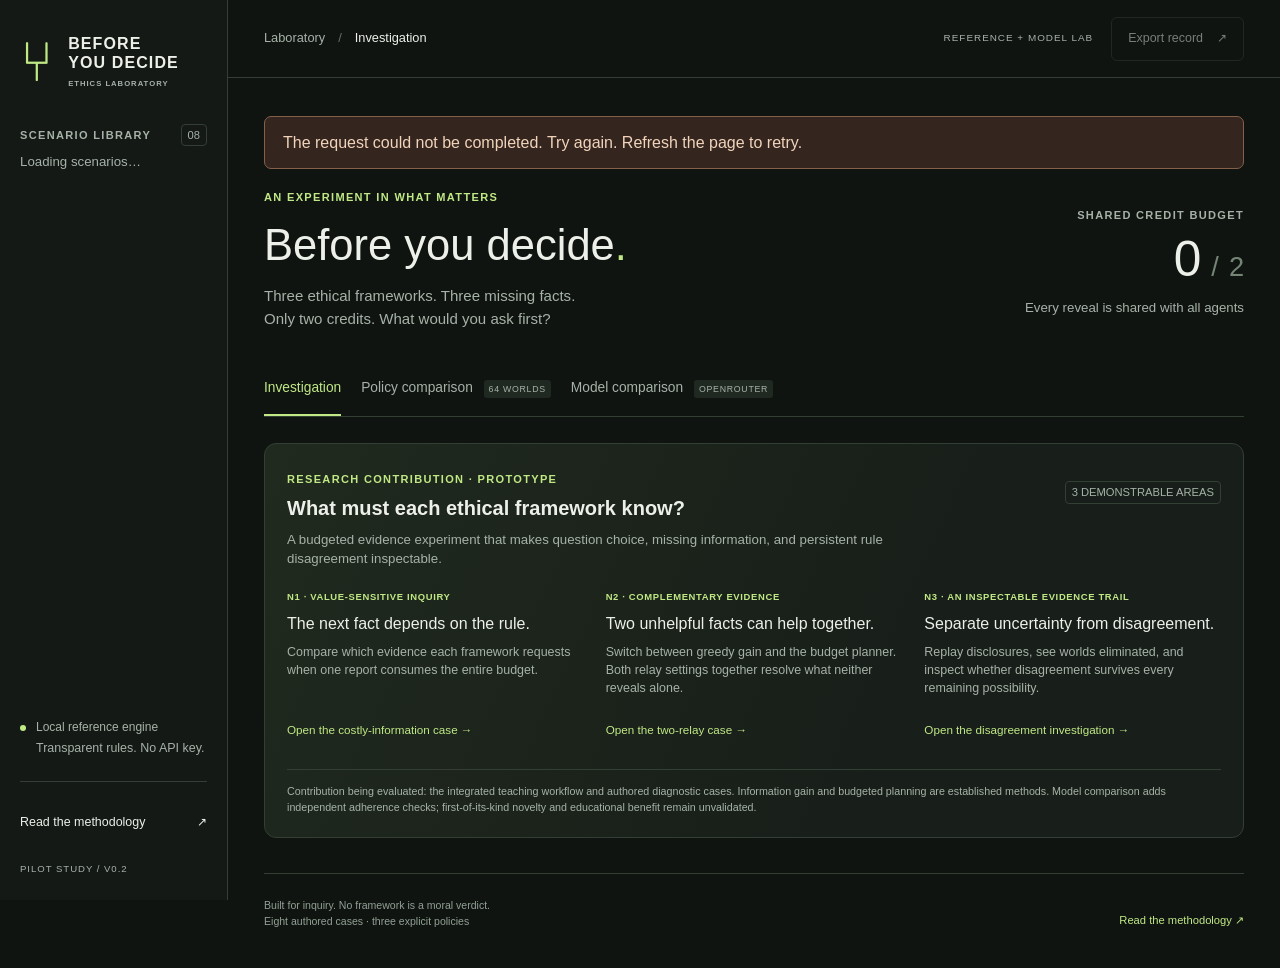
==== static/index.html @ 69cc960d "Initial commit" ====
<!doctype html>
<html lang="en">
<head>
  <meta charset="UTF-8">
  <meta name="viewport" content="width=device-width, initial-scale=1">
  <meta name="theme-color" content="#111512">
  <meta name="description" content="An interactive laboratory for ethical decisions under incomplete information.">
  <title>Before You Decide — Ethics Lab</title>
  <link rel="icon" href="data:image/svg+xml,%3Csvg xmlns='http://www.w3.org/2000/svg' viewBox='0 0 64 64'%3E%3Crect width='64' height='64' rx='12' fill='%23111512'/%3E%3Cpath d='M16 48V32L32 16M16 32h20l12 16' fill='none' stroke='%23c1eb78' stroke-width='6'/%3E%3C/svg%3E">
  <link rel="stylesheet" href="/static/styles.css">
  <script type="module" src="/static/app.js"></script>
</head>
<body>
  <a href="#main" class="skip-link">Skip to investigation</a>
  <div class="app-shell">
    <aside class="sidebar" aria-label="Scenario library">
      <a class="brand" href="/" aria-label="Before You Decide home"><span class="brand-symbol" aria-hidden="true">⑂</span><span>BEFORE<br>YOU DECIDE<span class="brand-caption">ETHICS LABORATORY</span></span></a>
      <div class="library-heading"><span class="eyebrow">Scenario library</span><span class="count">08</span></div>
      <nav id="scenario-list" class="scenario-list" aria-label="Choose a scenario"><p class="muted">Loading scenarios…</p></nav>
      <div class="sidebar-note"><span class="status-dot"></span><span>Local reference engine<br><small>Transparent rules. No API key.</small></span></div>
      <div class="sidebar-bottom"><button id="method-button" class="text-button">Read the methodology <span aria-hidden="true">↗</span></button><span class="version">PILOT STUDY / V0.2</span></div>
    </aside>
    <div class="workspace">
      <header class="topbar"><div class="breadcrumb">Laboratory <span>/</span> <strong id="case-breadcrumb">Investigation</strong></div><div class="top-actions"><span class="mode-label">REFERENCE + MODEL LAB</span><button class="button subtle" id="export-button" disabled>Export record <span aria-hidden="true">↗</span></button></div></header>
      <main id="main" tabindex="-1">
        <div id="error" class="error-banner" role="alert" hidden></div>
        <div class="intro"><div><p class="eyebrow accent">An experiment in what matters</p><h1>Before you decide<span class="accent">.</span></h1><p class="intro-copy">Three ethical frameworks. Three missing facts.<br>Only two credits. What would you ask first?</p></div><div class="intro-meta"><span class="eyebrow">Shared credit budget</span><div class="budget-display"><span id="budget-used">0</span><span class="budget-divider">/</span><span class="budget-total">2</span></div><span id="budget-status" class="muted">Every reveal is shared with all agents</span></div></div>
        <div class="view-tabs" role="tablist" aria-label="Laboratory views"><button id="investigation-tab" role="tab" aria-selected="true" aria-controls="investigation-panel" class="view-tab active">Investigation</button><button id="benchmark-tab" role="tab" aria-selected="false" aria-controls="benchmark-panel" tabindex="-1" class="view-tab">Policy comparison <span class="tab-tag">64 WORLDS</span></button><button id="models-tab" role="tab" aria-selected="false" aria-controls="models-panel" tabindex="-1" class="view-tab">Model comparison <span class="tab-tag">OPENROUTER</span></button></div>
        <section class="contribution-panel" aria-labelledby="contribution-heading">
          <div class="contribution-heading"><div><span class="eyebrow accent">Research contribution · prototype</span><h2 id="contribution-heading">What must each ethical framework know?</h2></div><span class="count">3 DEMONSTRABLE AREAS</span></div>
          <p class="contribution-intro">A budgeted evidence experiment that makes question choice, missing information, and persistent rule disagreement inspectable.</p>
          <div class="contribution-grid">
            <article><span class="eyebrow accent">N1 · Value-sensitive inquiry</span><h3>The next fact depends on the rule.</h3><p>Compare which evidence each framework requests when one report consumes the entire budget.</p><button class="text-button" data-demo="costly">Open the costly-information case →</button></article>
            <article><span class="eyebrow accent">N2 · Complementary evidence</span><h3>Two unhelpful facts can help together.</h3><p>Switch between greedy gain and the budget planner. Both relay settings together resolve what neither reveals alone.</p><button class="text-button" data-demo="relays">Open the two-relay case →</button></article>
            <article><span class="eyebrow accent">N3 · An inspectable evidence trail</span><h3>Separate uncertainty from disagreement.</h3><p>Replay disclosures, see worlds eliminated, and inspect whether disagreement survives every remaining possibility.</p><button class="text-button" data-demo="junction">Open the disagreement investigation →</button></article>
          </div>
          <p class="contribution-boundary">Contribution being evaluated: the integrated teaching workflow and authored diagnostic cases. Information gain and budgeted planning are established methods. Model comparison adds independent adherence checks; first-of-its-kind novelty and educational benefit remain unvalidated.</p>
        </section>
        <section id="investigation-panel" role="tabpanel" aria-labelledby="investigation-tab">
          <div id="loading" class="loading-panel"><span class="spinner"></span> Preparing the investigation…</div>
          <div id="investigation" hidden>
            <section class="scenario-panel" aria-labelledby="scenario-title"><div class="scenario-copy"><div class="section-kicker"><span id="case-number" class="case-number">CASE 01</span><span id="case-setting" class="eyebrow">Rail junction</span></div><h2 id="scenario-title"></h2><p id="scenario-description"></p><div class="scenario-actions"><button id="reset-button" class="button subtle">New run <span aria-hidden="true">↻</span></button><span id="run-id" class="run-id"></span></div></div><div class="diagram-container"><div id="diagram"></div><p class="diagram-caption">Abstract risk map · no intervention means certain harm to the main group</p></div></section>
            <details class="assumptions"><summary>Inspect the outcome model <span class="muted">Known risks and assumptions</span></summary><div id="outcome-model"></div></details>
            <section class="replay-panel" aria-label="Evidence replay">
              <div class="replay-heading"><div><span class="eyebrow accent">Evidence replay</span><p id="replay-status">Replay your disclosures and watch possibilities narrow.</p></div><button id="replay-start" class="button subtle" disabled>Replay run</button></div>
              <div id="replay-controls" class="replay-controls" hidden><button id="replay-prev" class="button subtle" aria-label="Previous replay step">←</button><button id="replay-play" class="button subtle">Play</button><button id="replay-next" class="button subtle" aria-label="Next replay step">→</button><label class="sr-only" for="replay-position">Replay step</label><input id="replay-position" type="range" min="0" max="0" value="0"><button id="replay-exit" class="button subtle">Return to live run</button></div>
              <div id="world-map" class="world-map" aria-label="Possible worlds"></div><p class="world-map-note"><span class="world-key"></span> Possible <span class="world-key excluded"></span> Ruled out · Stable world numbers across every step</p>
              <div id="evidence-flow" class="evidence-flow" role="status"></div>
            </section>
            <section class="reveal-section" aria-labelledby="reveal-heading"><div class="section-heading"><div><span class="step">01</span><h2 id="reveal-heading">Choose what to uncover</h2></div><span id="reveal-hint" class="muted">Check the cost of each fact</span></div><div id="fact-cards" class="fact-grid"></div></section>
            <section aria-labelledby="agents-heading"><div class="section-heading"><div><span class="step">02</span><h2 id="agents-heading">Three ways to see the same facts</h2></div><span class="muted">Independent rules · shared evidence</span></div><div class="strategy-toolbar"><div class="strategy-buttons" role="group" aria-label="Question strategy"><button id="strategy-optimal" class="button subtle" aria-pressed="true">Budget planner</button><button id="strategy-greedy" class="button subtle" aria-pressed="false">Greedy gain</button></div><p id="strategy-description"></p></div><div id="agent-cards" class="agent-grid"></div><p class="footnote">World counts show support across enumerated possibilities, not confidence. Greedy scores measure immediate information gain per credit. The budget planner searches all affordable question sequences.</p></section>
            <section class="analysis-panel" aria-labelledby="analysis-heading"><div class="section-heading"><div><span class="step">03</span><h2 id="analysis-heading">Missing facts or different values?</h2></div><span class="analysis-label">DISAGREEMENT CHECK</span></div><div id="analysis-summary"></div><details id="world-details" class="world-details"><summary id="world-summary">Inspect possible worlds</summary><div id="world-table" class="table-scroll"></div></details></section>
            <div class="finish-panel"><div><h2 id="finish-title">See what the missing facts reveal.</h2><p id="finish-description">Close the round to compare your budgeted result with full information.</p></div><button id="finish-button" class="button primary">Close round &amp; open debrief <span aria-hidden="true">→</span></button></div>
            <section id="debrief" class="debrief-panel" aria-label="Full-information debrief" hidden></section>
            <details class="timeline"><summary>Investigation log <span id="log-count" class="count">0</span></summary><ol id="timeline-list"></ol></details>
          </div>
        </section>
        <section id="benchmark-panel" role="tabpanel" aria-labelledby="benchmark-tab" hidden><div class="section-heading"><div><span class="step">↗</span><h2>Does asking strategically help?</h2></div></div><p class="benchmark-intro">Compare a two-step budget planner, greedy information gain per credit, and random affordable questions. Each framework gets two credits in all eight possible worlds of each case.</p><button id="benchmark-run" class="button primary">Run all 64 worlds <span aria-hidden="true">→</span></button><div id="benchmark-results"></div></section>
        <section id="models-panel" role="tabpanel" aria-labelledby="models-tab" hidden>
          <div class="section-heading"><div><span class="step">AI</span><h2>Can independent models follow the same rule?</h2></div></div>
          <p class="benchmark-intro">Hold the ethical framework and evidence constant. Compare model decisions, short justifications, next questions, and response times against the reference policy.</p>
          <div class="model-connection-panel"><div><span class="eyebrow accent">OpenRouter · server connection</span><p id="model-connection">Checking configuration…</p><p id="model-pricing-note" class="muted"></p></div><button id="model-refresh" class="button subtle">Refresh models &amp; quota</button></div>
          <div id="model-error" class="error-banner" role="alert" hidden></div>
          <div class="model-context-panel"><span class="eyebrow">Evidence supplied to every model</span><p id="model-context"></p><p class="muted">Only fictional case rules and revealed facts are sent to OpenRouter. Hidden values, the debrief, and reference answers are excluded. Free-provider data policies apply.</p></div>
          <div class="model-setup"><label for="model-framework">Ethical framework<select id="model-framework"><option value="utility">Utilitarian</option><option value="duty">Duty-based</option><option value="fairness">Minimax risk</option></select></label><p>Each selected model acts independently under this rule. Repeat with another framework to compare roles without confusing model differences with rule differences.</p></div>
          <fieldset class="model-fieldset"><legend>Choose comparison models</legend><div id="model-options" class="model-options"></div></fieldset>
          <div id="unavailable-models" class="unavailable-models"></div>
          <p class="model-paid-note">Selecting “Include paid Jev” authorizes that selected request at Jev’s input-token price. Jev is a decision model, not a chat LLM; its probabilities are not validated ethical confidence scores. Free LLM calls never fall back to paid models.</p>
          <div class="model-run-controls"><button id="model-run" class="button primary" disabled>Compare selected models</button><label class="model-repeat-label"><input id="model-repeat" type="checkbox"> New attempt (uses requests again)</label><button id="model-export" class="button subtle" disabled>Export model record</button></div>
          <p id="model-call-count" class="model-record-meta"></p><p id="model-progress" class="model-progress" role="status" aria-live="polite"></p>
          <div class="section-heading"><div><h2>Results at this evidence state</h2></div><button id="model-history-refresh" class="button subtle">Refresh saved results</button></div>
          <div id="model-results" class="model-results"></div>
          <p class="footnote">Response time is the measured full API call, not advertised first-token latency. A match means adherence to our operational rule, not moral correctness. Generated justifications are not proof of internal reasoning.</p>
          <details id="model-history" class="model-history" hidden><summary>Earlier evidence, frameworks, and attempts <span id="model-history-count" class="count">0</span></summary><div id="model-history-list" class="model-results"></div></details>
        </section>
        <footer class="footer"><span>Built for inquiry. No framework is a moral verdict.<br>Eight authored cases · three explicit policies</span><button id="method-footer" class="text-button">Read the methodology ↗</button></footer>
      </main>
    </div>
  </div>
  <dialog id="method-dialog" aria-labelledby="method-title"><div class="dialog-top"><span class="eyebrow accent">Under the surface</span><button id="method-close" class="button subtle" aria-label="Close methodology">Close ×</button></div><h2 id="method-title">A small, inspectable experiment.</h2><p>This pilot studies which facts matter to three explicitly defined decision policies. The investigation and exhaustive benchmark use deterministic reference agents. The optional Model comparison tab calls selected OpenRouter models with only disclosed evidence and checks their outputs against the reference rule. No model receives the reference answer. These checks do not establish moral truth.</p><div id="method-frameworks"></div><h3>What the questions measure</h3><p>Three binary facts create eight possible worlds. We assume independent facts with equal probability for this experiment. Greedy selection ranks expected reduction in entropy of the optimal-action set per credit. The budget planner maximizes the probability of resolving within the remaining credits, then minimizes expected credits spent. It searches every affordable sequence and may choose a question with no immediate gain. Ties use each case’s displayed fact order.</p><p>An agent is “Resolved” when at least one action is supported in every world consistent with disclosed facts. It stops requesting information then. Greedy selection also stops at zero one-step gain. The budget planner stops when no affordable sequence can improve its chance of resolution.</p><h3>What the agents can see</h3><p>All agents receive the same disclosed facts, possible fact values, and risk model. Actual hidden values remain on the server until revealed. Two credits fund disclosures shared across all agents. Most facts cost one credit; the expensive reliability report costs two. In the relay case, matching settings determine rescue probability; the sticker has no effect. The final case has a known, dominant brake option. The debrief reveals the complete world after closing the round and does not change the recorded budget result.</p><h3>Replay and comparison</h3><p>Replay reconstructs the journal at each step without changing it. Earlier frames cannot see later evidence or the debrief. World elimination shows the consequences of disclosures in this authored model, not an explanation of language-model reasoning. Random selection is averaged exactly over affordable choices, with equal weight per world.</p><h3>Reading disagreement</h3><p>We enumerate every remaining world and intersect the three supported-action sets. An empty intersection means no action is shared by all three; it does not mean every pair disagrees. A compatible action is not necessarily the same across worlds.</p><h3>Research context</h3><p>This extends established work on controlled ethical dilemmas and information seeking. Novelty is a research question to validate, not a claim of being first.</p><p class="source-links"><a href="https://arxiv.org/abs/2404.10975" target="_blank" rel="noreferrer">OffTheRails ↗</a><a href="https://aclanthology.org/2026.findings-acl.845/" target="_blank" rel="noreferrer">AskBench ↗</a><a href="https://link.springer.com/article/10.1007/s11229-021-03296-0" target="_blank" rel="noreferrer">Ethical input selection ↗</a></p></dialog>
  <div id="live-status" class="sr-only" role="status" aria-live="polite"></div>
</body>
</html>
---- static/styles.css ----
:root{color-scheme:dark;--bg:#101411;--panel:#181e19;--panel-high:#202822;--line:#333e35;--ink:#edf0e9;--muted:#a6b2a8;--accent:#c0e985;--teal:#85c9c8;--amber:#e4be84;--radius:12px;font-family:Bahnschrift,"Segoe UI",sans-serif;font-size:16px;font-kerning:normal;text-rendering:optimizeLegibility;font-feature-settings:"kern" 1}
*{box-sizing:border-box}body{margin:0;background:var(--bg);color:var(--ink);line-height:1.45}button,select,input{font:inherit}button,a,summary{-webkit-tap-highlight-color:transparent}button{cursor:pointer}button:disabled{cursor:not-allowed;opacity:.48}button:focus-visible,a:focus-visible,summary:focus-visible{outline:2px solid var(--accent);outline-offset:4px}a{color:var(--accent);text-underline-offset:4px}button{color:inherit}h1,h2,h3,p{margin:0}h1,h2,h3{text-wrap:balance;font-weight:600;line-height:1.2}h1{font-size:clamp(2.3rem,3.4vw,3.6rem);font-weight:500}h2{font-size:1.2rem}h3{font-size:1.1rem}p{max-width:70ch}small{font-size:.78rem}[hidden]{display:none!important}.muted{color:var(--muted);font-size:.83rem}.accent{color:var(--accent)}.eyebrow{font-size:.69rem;text-transform:uppercase;letter-spacing:.12em;font-weight:600}.app-shell{display:grid;grid-template-columns:228px minmax(0,1fr);min-height:100vh}.sidebar{background:#141915;border-right:1px solid var(--line);padding:34px 20px 24px;display:flex;flex-direction:column;gap:30px;position:sticky;top:0;height:100vh}.brand{display:flex;gap:13px;align-items:center;text-decoration:none;color:var(--ink);font-size:1rem;font-weight:700;line-height:1.16;letter-spacing:.07em}.brand-symbol{font-size:3.5rem;color:var(--accent);font-weight:400;line-height:1}.brand-caption{display:block;font-size:.48rem;letter-spacing:.13em;margin-top:8px;color:var(--muted)}.library-heading{display:flex;align-items:center;justify-content:space-between;margin-top:34px;color:var(--muted)}.count{font-size:.7rem;font-variant-numeric:tabular-nums;border:1px solid var(--line);border-radius:4px;padding:2px 6px;color:var(--muted)}.scenario-list{display:grid;gap:8px;margin-top:-16px}.scenario-link{display:flex;gap:12px;text-align:left;align-items:flex-start;border:1px solid transparent;background:transparent;border-radius:8px;padding:14px 10px;width:100%;min-height:66px;color:var(--muted);font-size:.85rem;line-height:1.35}.scenario-link:hover{background:var(--panel-high)}.scenario-link.active{background:#273222;border-color:#425136;color:var(--ink)}.scenario-link.active .nav-number{color:var(--accent)}.nav-number{font-size:.7rem;font-variant-numeric:tabular-nums;padding-top:2px}.nav-subtitle{display:block;font-size:.7rem;margin-top:5px;color:var(--muted)}.sidebar-note{display:flex;gap:10px;margin-top:auto;font-size:.75rem;color:var(--muted);line-height:1.7}.status-dot{height:6px;width:6px;flex-shrink:0;border-radius:50%;background:var(--accent);margin-top:8px}.sidebar-bottom{border-top:1px solid var(--line);padding-top:18px;display:grid;gap:18px}.text-button{background:none;border:0;padding:0;text-align:left;min-height:44px;font-size:.78rem;display:flex;align-items:center;justify-content:space-between}.version{font-size:.6rem;letter-spacing:.1em;color:var(--muted)}.workspace{min-width:0}.topbar{height:78px;border-bottom:1px solid var(--line);display:flex;align-items:center;justify-content:space-between;gap:18px;padding:0 36px}.breadcrumb{font-size:.8rem;color:var(--muted);display:flex;gap:13px}.breadcrumb strong{font-weight:400;color:var(--ink)}.breadcrumb span{color:#647167}.top-actions{display:flex;gap:18px;align-items:center}.mode-label{font-size:.62rem;letter-spacing:.1em;color:var(--muted)}.button{border:1px solid var(--line);background:var(--panel-high);border-radius:6px;min-height:44px;padding:10px 16px;font-size:.78rem;display:inline-flex;align-items:center;justify-content:center;gap:14px;transition:background .15s}.button:hover:not(:disabled){background:#303b31}.button.subtle{background:transparent}.button.subtle:hover{background:var(--panel-high)}.button.primary{background:var(--accent);border-color:var(--accent);color:#17210f;font-weight:600}.button.primary:hover:not(:disabled){background:#d1f39f}.button.wide{width:100%}main{padding:38px 36px 20px;max-width:1600px;margin:auto}.intro{display:flex;justify-content:space-between;gap:24px;align-items:center;margin-bottom:35px}.intro .eyebrow{margin-bottom:14px}.intro-copy{font-size:.94rem;color:var(--muted);margin-top:14px;line-height:1.5}.intro-meta{text-align:right;min-width:210px}.intro-meta .eyebrow{color:var(--muted)}.budget-display{display:flex;justify-content:flex-end;gap:10px;align-items:baseline;font-size:3.1rem;font-variant-numeric:tabular-nums;line-height:1.2;margin:5px 0}.budget-divider,.budget-total{color:#748475;font-size:1.7rem}.view-tabs{display:flex;gap:26px;border-bottom:1px solid var(--line);margin-bottom:26px}.view-tab{padding:12px 0 16px;border:0;border-bottom:2px solid transparent;background:transparent;color:var(--muted);font-size:.86rem;min-height:48px}.view-tab.active{color:var(--accent);border-color:var(--accent)}.tab-tag{font-size:.55rem;letter-spacing:.08em;background:var(--panel-high);padding:4px 5px;border-radius:3px;margin-left:7px;color:var(--muted)}.scenario-panel{display:grid;grid-template-columns:1fr 1.05fr;border:1px solid var(--line);border-radius:var(--radius);overflow:hidden;background:var(--panel)}.scenario-copy{padding:27px;display:flex;flex-direction:column;gap:16px}.section-kicker{display:flex;gap:14px;align-items:center;color:var(--muted)}.case-number{font-size:.65rem;letter-spacing:.08em;border:1px solid #4a5948;color:var(--accent);border-radius:4px;padding:4px 7px}.scenario-copy h2{font-size:1.65rem;font-weight:500}.scenario-copy p{font-size:.87rem;color:var(--muted);line-height:1.5;max-width:50ch}.scenario-actions{display:flex;align-items:center;gap:16px;margin-top:auto}.run-id{color:#99a79b;font-size:.62rem;letter-spacing:.04em}.diagram-container{background-color:#1b231d;background-image:radial-gradient(#354337 1px,transparent 1px);background-size:18px 18px;display:flex;flex-direction:column;justify-content:center;gap:3px;padding:12px 18px;border-left:1px solid var(--line)}.diagram-container svg{width:100%;height:auto;display:block;min-height:180px}.diagram-caption{font-size:.62rem;color:#b3bfb4;text-align:center;max-width:none;margin:0 0 5px}.diagram-text{font-family:Bahnschrift,"Segoe UI",sans-serif}.assumptions{margin:12px 0 30px;color:var(--muted);font-size:.8rem}.assumptions summary{cursor:pointer;min-height:44px;padding:10px 0}.assumptions summary .muted{margin-left:12px;font-size:.7rem;color:#91a093}.assumptions #outcome-model{padding:18px;background:var(--panel);border:1px solid var(--line);border-radius:8px;line-height:1.5}.assumptions p+p{margin-top:10px}.section-heading{display:flex;justify-content:space-between;align-items:center;gap:16px;margin:26px 0 17px}.section-heading>div{display:flex;align-items:center;gap:12px}.section-heading h2{font-size:1rem;font-weight:500}.step{font-size:.66rem;font-variant-numeric:tabular-nums;color:var(--accent);border:1px solid #46523a;border-radius:4px;padding:4px 6px;line-height:1}.fact-grid,.agent-grid{display:grid;grid-template-columns:repeat(3,minmax(0,1fr));gap:14px}.fact-card{display:flex;flex-direction:column;text-align:left;border:1px solid var(--line);background:var(--panel);border-radius:8px;padding:18px;gap:12px;min-height:190px;position:relative;transition:background .15s,border-color .15s}.fact-card:hover:not(:disabled){border-color:#6e855a;background:#20291f}.fact-card:disabled{opacity:1;cursor:default}.fact-card.locked{background:#151a16}.fact-card.revealed{border-color:#667e4d;background:#202a1d}.fact-top{display:flex;align-items:center;justify-content:space-between;width:100%;color:var(--muted)}.fact-number{font-size:.67rem;letter-spacing:.08em}.fact-icon{color:var(--accent);font-size:1rem}.fact-title{font-size:1.05rem;font-weight:500}.fact-question{font-size:.8rem;color:var(--muted);line-height:1.45}.fact-footer{display:flex;justify-content:space-between;width:100%;padding-top:10px;margin-top:auto;border-top:1px solid var(--line);font-size:.72rem;color:var(--accent)}.fact-card.locked .fact-footer{color:var(--muted)}.fact-card.revealed .fact-question{color:var(--ink)}.agent-card{background:var(--panel);border:1px solid var(--line);border-radius:8px;overflow:hidden;display:flex;flex-direction:column}.agent-top{display:flex;justify-content:space-between;align-items:center;gap:8px;padding:18px 18px 0}.agent-number{font-size:.61rem;letter-spacing:.1em;color:var(--accent)}.agent-card.duty .agent-number{color:var(--teal)}.agent-card.fairness .agent-number{color:var(--amber)}.status-pill{font-size:.63rem;color:var(--muted);border:1px solid var(--line);border-radius:100px;padding:4px 8px}.status-pill.resolved{color:var(--accent);border-color:#526440}.agent-main{padding:14px 18px 18px;display:flex;flex-direction:column;gap:12px;flex:1}.agent-main h3{font-size:1.3rem;font-weight:500}.agent-principle{font-size:.8rem;color:var(--muted);min-height:2.4em}.decision-line{font-size:.89rem;color:var(--ink);margin-top:4px;min-height:1.45em}.support-list{display:flex;flex-wrap:wrap;gap:6px;min-height:30px}.support-chip{font-size:.63rem;background:#252e27;border-radius:4px;padding:5px 7px;display:inline-flex;gap:7px;align-items:center;color:#c5d0c7}.support-chip strong{color:var(--ink);font-weight:500;font-variant-numeric:tabular-nums}.agent-explanation{font-size:.74rem;color:var(--muted);line-height:1.45}.agent-question{border-top:1px solid var(--line);padding:16px 18px;background:#1c251d;display:flex;flex-direction:column;gap:9px;min-height:155px}.agent-question .eyebrow{font-size:.58rem;color:var(--muted)}.agent-question p{font-size:.78rem}.agent-question .button{font-size:.72rem;min-height:38px;padding:7px 10px;margin-top:auto;border-color:#495c3d;color:var(--accent);justify-content:space-between}.gain{font-size:.63rem;color:var(--muted);font-variant-numeric:tabular-nums}.rule-details{font-size:.72rem;color:var(--muted);margin-top:auto}.rule-details summary{cursor:pointer;min-height:30px;padding-top:4px}.rule-details p{margin:8px 0}.score-list{list-style:none;padding:0;display:grid;gap:6px}.score-list li{display:flex;justify-content:space-between;gap:12px}.footnote{font-size:.68rem;color:var(--muted);margin-top:12px;max-width:none}.analysis-panel{margin-top:28px;border:1px solid var(--line);border-radius:var(--radius);background:var(--panel);padding:0 24px 18px}.analysis-label{font-size:.58rem;letter-spacing:.08em;color:var(--muted)}.analysis-body{display:grid;grid-template-columns:1fr 165px;gap:24px;align-items:center;padding:7px 0 22px}.analysis-body h3{font-size:1.25rem;font-weight:500;margin-bottom:10px}.analysis-body p{font-size:.84rem;color:var(--muted)}.world-meter{text-align:right}.world-meter .big{font-size:2.1rem;color:var(--accent);font-variant-numeric:tabular-nums}.world-meter .big span{color:var(--muted);font-size:1.1rem}.world-meter p{font-size:.68rem;margin-top:3px}.meter-track{height:5px;background:#394136;border-radius:2px;margin-top:11px;overflow:hidden}.meter-fill{height:100%;background:var(--accent)}.world-details{border-top:1px solid var(--line);font-size:.8rem}.world-details summary{cursor:pointer;min-height:48px;padding:17px 0 8px;color:var(--accent)}.table-scroll{overflow-x:auto;max-width:100%}table{width:100%;border-collapse:collapse;text-align:left;font-size:.72rem;font-variant-numeric:tabular-nums}th{font-weight:500;color:var(--muted);font-size:.65rem;padding:12px 10px;border-bottom:1px solid var(--line);white-space:nowrap}td{padding:13px 10px;border-bottom:1px solid #2b352d}tbody tr:last-child td{border:0}.action-chip{font-size:.64rem;padding:4px 6px;border-radius:3px;background:#273426;color:var(--accent);white-space:nowrap;display:inline-block;margin:2px}.action-chip.hold{color:var(--amber);background:#342e24}.action-chip.brake{color:var(--teal);background:#243435}.agreement-text{color:var(--muted)}.finish-panel{display:flex;align-items:center;justify-content:space-between;gap:20px;margin:24px 0;padding:23px 0;border-top:1px solid var(--line);border-bottom:1px solid var(--line)}.finish-panel h2{font-size:1rem;margin-bottom:7px}.finish-panel p{font-size:.79rem;color:var(--muted)}.finish-panel .button{flex-shrink:0}.debrief-panel{background:#1b281e;border:1px solid #4c6343;border-radius:var(--radius);padding:24px}.debrief-panel h2{font-size:1.5rem;font-weight:500;margin:8px 0 12px}.debrief-panel>p{color:var(--muted);font-size:.83rem}.debrief-facts{display:grid;grid-template-columns:repeat(3,1fr);gap:16px;margin:24px 0}.debrief-facts p{font-size:.8rem;margin-top:7px}.debrief-facts .eyebrow{color:var(--muted);font-size:.6rem}.debrief-results{display:grid;gap:9px;margin:20px 0}.debrief-row{display:flex;gap:14px;justify-content:space-between;align-items:center;border-top:1px solid #354936;padding-top:10px;font-size:.86rem}.timeline{font-size:.8rem;color:var(--muted);margin:24px 0}.timeline summary{cursor:pointer;min-height:44px;display:flex;align-items:center;gap:10px}.timeline ol{padding-left:24px}.timeline li{padding:8px;line-height:1.6}.footer{border-top:1px solid var(--line);padding:24px 0 6px;display:flex;justify-content:space-between;gap:20px;color:#91a094;font-size:.66rem;margin-top:35px}.error-banner{background:#35251f;border:1px solid #84604a;color:#f1d4bb;padding:14px 18px;border-radius:7px;margin-bottom:20px;display:flex;align-items:center;justify-content:space-between;gap:16px}.loading-panel{display:flex;gap:16px;align-items:center;justify-content:center;min-height:280px;color:var(--muted)}.spinner{width:18px;height:18px;border:2px solid var(--line);border-top-color:var(--accent);border-radius:50%;animation:spin .8s linear infinite}@keyframes spin{to{transform:rotate(360deg)}}dialog{background:var(--panel);color:var(--ink);border:1px solid #4b5d4b;border-radius:14px;padding:30px;max-width:730px;width:calc(100% - 32px);max-height:85vh;line-height:1.5}dialog::backdrop{background:#050906cc}.dialog-top{display:flex;align-items:center;justify-content:space-between;gap:16px;margin-bottom:20px}dialog h2{font-size:1.9rem;font-weight:500;margin-bottom:16px}dialog h3{margin:24px 0 10px}dialog p{font-size:.9rem;color:var(--muted);margin:12px 0}.source-links{display:flex;flex-wrap:wrap;gap:18px}dialog .source-links a{font-size:.8rem}.benchmark-intro{color:var(--muted);font-size:.95rem;margin:18px 0 24px}.benchmark-grid{display:grid;grid-template-columns:repeat(3,1fr);gap:16px;margin-top:28px}.benchmark-card{border:1px solid var(--line);border-radius:10px;padding:24px;background:var(--panel)}.benchmark-card h3{margin-bottom:20px}.benchmark-stat{font-size:2rem;font-variant-numeric:tabular-nums;color:var(--accent);margin:8px 0}.benchmark-stat small{font-size:.7rem;color:var(--muted)}.benchmark-card .random-stat{color:var(--muted)}.benchmark-bar{height:6px;background:#354133;border-radius:4px;overflow:hidden;margin:9px 0 17px}.benchmark-fill{height:100%;background:var(--accent)}.benchmark-fill.random{background:#8e9e8e}.benchmark-method{font-size:.85rem;color:var(--muted);margin-top:24px;max-width:80ch}.benchmark-card p{font-size:.74rem;color:var(--muted)}.sr-only{position:absolute;width:1px;height:1px;padding:0;margin:-1px;overflow:hidden;clip:rect(0,0,0,0);white-space:nowrap;border:0}.skip-link{position:fixed;top:-60px;left:20px;z-index:10;background:var(--accent);color:var(--bg);padding:12px}.skip-link:focus{top:12px}body.busy .fact-card:not(.revealed){opacity:.65}
@media(min-width:1650px){main{padding-top:46px}.scenario-copy{padding:34px}.fact-card{min-height:210px}}
@media(max-width:1200px){.app-shell{grid-template-columns:195px minmax(0,1fr)}.sidebar{padding:26px 14px}.topbar{padding:0 24px}main{padding:28px 24px 20px}.mode-label{display:none}.scenario-copy{padding:22px}.diagram-container{padding:12px}.fact-card{padding:15px}.agent-top,.agent-main,.agent-question{padding-left:14px;padding-right:14px}.section-heading>.muted{font-size:.7rem}.intro-meta{min-width:185px}.intro-meta .muted{font-size:.7rem}.fact-grid,.agent-grid{gap:10px}}
@media(max-width:960px){.app-shell{grid-template-columns:1fr}.sidebar{position:static;height:auto;border-right:0;border-bottom:1px solid var(--line);padding:18px 24px;gap:16px}.brand{font-size:.8rem}.brand-symbol{font-size:2.6rem}.brand br{display:none}.brand-caption{margin-top:5px}.library-heading,.sidebar-note,.sidebar-bottom{display:none}.scenario-list{display:flex;overflow-x:auto;margin:0;gap:8px;padding-bottom:5px}.scenario-link{min-width:180px;min-height:62px;padding:10px}.topbar{height:62px}.intro{margin-bottom:24px}.agent-main h3{font-size:1.1rem}.agent-principle{min-height:3.6em}}
@media(max-width:680px){main{padding:24px 16px 14px}.sidebar{padding:16px}.topbar{padding:0 16px}.breadcrumb{font-size:.7rem;gap:8px}.top-actions{gap:0}.top-actions .button{padding:8px 10px;font-size:.7rem}.intro{align-items:flex-start;gap:18px}.intro-copy{font-size:.85rem}.intro-copy br{display:none}.intro-meta{min-width:76px;width:90px}.intro-meta .eyebrow{font-size:.56rem;line-height:1.5}.intro-meta .muted{display:none}.budget-display{font-size:2.4rem}.budget-divider,.budget-total{font-size:1.2rem}.intro .eyebrow{font-size:.59rem}.view-tabs{gap:24px}.view-tab{font-size:.78rem}.tab-tag{display:none}.scenario-panel{grid-template-columns:1fr}.diagram-container{border-left:0;border-top:1px solid var(--line)}.diagram-container svg{max-height:205px}.scenario-copy{padding:20px}.scenario-copy h2{font-size:1.5rem}.section-heading{align-items:flex-start}.section-heading>div{gap:9px}.section-heading h2{font-size:.97rem}.section-heading>.muted{display:none}.fact-grid,.agent-grid{grid-template-columns:1fr}.fact-card{min-height:unset;gap:10px;padding:18px}.fact-title{font-size:1.1rem}.fact-top{position:absolute;top:18px;right:18px;width:auto;gap:10px}.fact-question{padding-right:14px;max-width:50ch}.fact-footer{margin-top:2px}.agent-grid{gap:16px}.agent-principle{min-height:unset}.agent-top,.agent-main,.agent-question{padding-left:20px;padding-right:20px}.agent-question{min-height:120px}.agent-main h3{font-size:1.4rem}.agent-explanation{font-size:.8rem}.analysis-panel{padding:0 18px 12px}.analysis-label{display:none}.analysis-body{grid-template-columns:1fr;gap:15px}.analysis-body h3{font-size:1.25rem}.world-meter{text-align:left}.world-meter .big{font-size:1.8rem}.world-meter .meter-track{max-width:180px}.finish-panel{flex-direction:column;align-items:stretch}.debrief-panel{padding:20px}.debrief-facts{grid-template-columns:1fr;gap:18px}.debrief-row{align-items:flex-start;font-size:.8rem}.debrief-row>span:last-child{text-align:right}.footer{flex-direction:column;gap:8px;font-size:.66rem}.benchmark-grid{grid-template-columns:1fr}.assumptions summary .muted{display:none}dialog{padding:22px}dialog h2{font-size:1.6rem}h1{font-size:2.2rem}}
.sidebar{min-width:0}.footer button{min-height:44px;font-size:.7rem;color:var(--accent)}
.agent-question .button{min-height:44px}
.model-connection-panel,.model-context-panel{background:var(--panel);border:1px solid var(--line);border-radius:10px;padding:20px;margin-bottom:18px}.model-connection-panel{display:flex;gap:20px;align-items:center;justify-content:space-between}.model-connection-panel p{font-size:.83rem;margin-top:9px}.model-connection-panel .button{flex-shrink:0}.model-context-panel>p{margin-top:9px;font-size:.86rem}.model-context-panel>.muted{font-size:.74rem;max-width:90ch}.model-setup{display:flex;gap:22px;align-items:center;margin:24px 0}.model-setup label{font-size:.78rem;min-width:220px}.model-setup select{display:block;width:100%;background:var(--panel-high);color:var(--ink);border:1px solid var(--line);padding:11px;border-radius:5px;margin-top:8px;min-height:44px}.model-setup p{font-size:.79rem;color:var(--muted)}.model-fieldset{padding:0;border:0;margin:0}.model-fieldset legend{font-size:.85rem;margin-bottom:14px}.model-options{display:grid;grid-template-columns:repeat(2,minmax(0,1fr));gap:12px}.model-option{display:flex;align-items:flex-start;gap:12px;background:var(--panel);border:1px solid var(--line);padding:17px;border-radius:8px;cursor:pointer;min-width:0}.model-option input{accent-color:var(--accent);width:19px;height:19px;flex-shrink:0;margin:2px 0 0}.model-option:has(input:checked){border-color:#718957;background:#20291e}.model-option:has(input:disabled){opacity:.65}.model-option strong{font-size:.88rem;font-weight:500}.model-kind{display:block;font-size:.71rem;color:var(--accent);margin-top:5px}.model-option small{display:block;font-size:.71rem;color:var(--muted);margin-top:7px}.model-option.paid-option{border-style:dashed}.paid-option .model-kind{color:var(--amber)}.unavailable-models{font-size:.76rem;color:var(--muted);padding:15px 0}.unavailable-models p+p{margin-top:6px}.model-paid-note{font-size:.72rem;color:var(--muted);max-width:100ch;line-height:1.55}.model-run-controls{display:flex;gap:18px;align-items:center;flex-wrap:wrap;margin-top:23px}.model-repeat-label{font-size:.77rem;display:flex;align-items:center;gap:8px;min-height:44px}.model-repeat-label input{accent-color:var(--accent);width:18px;height:18px}.model-record-meta{font-size:.69rem;color:var(--muted);margin:12px 0;overflow-wrap:anywhere}.model-progress{font-size:.8rem;color:var(--accent);margin-top:12px}.model-results{display:grid;grid-template-columns:repeat(2,minmax(0,1fr));gap:16px}.model-result{background:var(--panel);border:1px solid var(--line);border-radius:10px;padding:22px;min-width:0}.model-result-top{display:flex;justify-content:space-between;gap:10px;align-items:flex-start}.model-result-top h3{font-size:1.05rem}.model-decision{font-size:1.35rem;color:var(--accent);margin:18px 0 12px}.model-next{font-size:.8rem;color:var(--muted)}.model-explanation{font-size:.83rem;margin:14px 0;line-height:1.65;white-space:pre-wrap;overflow-wrap:anywhere}.model-metrics{display:flex;gap:12px;flex-wrap:wrap;font-size:.68rem;color:var(--muted);font-variant-numeric:tabular-nums;border-top:1px solid var(--line);padding-top:13px}.reference-check{padding:11px 12px;border-radius:5px;margin-top:15px;font-size:.76rem;background:#293623;color:var(--accent)}.reference-check.mismatch{background:#3b3023;color:var(--amber)}.model-warning{font-size:.75rem;color:var(--amber);margin-top:10px}.model-details{font-size:.75rem;color:var(--muted);margin-top:10px}.model-details summary,.model-history>summary{cursor:pointer;min-height:44px;padding:13px 0}.model-details pre{white-space:pre-wrap;overflow-wrap:anywhere;background:var(--bg);padding:12px;border-radius:5px;max-height:340px;overflow:auto;font-size:.68rem}.model-details p{overflow-wrap:anywhere}.model-failed{border-color:#70573a}.model-failed>p:not(.model-record-meta){font-size:.85rem;color:var(--amber)}.model-empty{grid-column:1/-1;padding:25px;border:1px dashed var(--line);border-radius:8px;color:var(--muted);font-size:.85rem;max-width:none}.model-history{margin-top:26px;color:var(--muted);font-size:.83rem}.model-history>summary{margin-bottom:12px}.model-setup select:focus-visible,.model-option input:focus-visible,.model-repeat-label input:focus-visible{outline:2px solid var(--accent);outline-offset:4px}.view-tabs{flex-wrap:wrap;gap:20px}
@media(max-width:680px){.model-options,.model-results{grid-template-columns:1fr}.model-connection-panel,.model-setup{flex-direction:column;align-items:stretch}.model-run-controls{align-items:stretch;gap:10px}.model-run-controls .button{flex-grow:1}.model-repeat-label{flex-basis:100%;order:3}.model-result{padding:18px}.view-tabs{gap:15px}.view-tab{font-size:.74rem}}
.contribution-panel{border:1px solid var(--line);border-radius:var(--radius);padding:22px;margin:0 0 26px;background:linear-gradient(115deg,#202a1e,var(--panel) 65%)}.contribution-heading{display:flex;justify-content:space-between;align-items:center;gap:18px}.contribution-heading h2{font-size:1.25rem;margin-top:7px}.contribution-heading .count{flex-shrink:0}.contribution-intro{font-size:.83rem;color:var(--muted);margin-top:10px;max-width:90ch}.contribution-grid{display:grid;grid-template-columns:repeat(3,minmax(0,1fr));gap:22px;margin-top:22px}.contribution-grid article{display:flex;flex-direction:column;gap:10px;min-width:0}.contribution-grid h3{font-size:1rem;font-weight:500}.contribution-grid p{font-size:.78rem;color:var(--muted)}.contribution-grid .eyebrow{font-size:.59rem;letter-spacing:.07em}.contribution-grid .text-button{color:var(--accent);margin-top:auto;font-size:.73rem;line-height:1.5}.contribution-boundary{font-size:.67rem;color:var(--muted);margin-top:18px;padding-top:14px;border-top:1px solid var(--line);max-width:none}@media(max-width:680px){.contribution-panel{padding:18px}.contribution-grid{grid-template-columns:1fr;gap:20px}.contribution-heading .count{display:none}.contribution-grid article+article{border-top:1px solid var(--line);padding-top:18px}}
.replay-panel{padding:20px;border:1px solid var(--line);border-radius:var(--radius);background:var(--panel);margin:20px 0 28px}.replay-heading{display:flex;align-items:center;justify-content:space-between;gap:16px}.replay-heading p{font-size:.82rem;color:var(--muted);margin-top:6px}.replay-heading .button{flex-shrink:0}.is-replaying{border-color:var(--teal)}.replay-controls{display:flex;align-items:center;gap:8px;margin:18px 0;flex-wrap:wrap}.replay-controls input{flex:1;min-width:90px;accent-color:var(--accent);min-height:44px}.replay-controls input:focus-visible{outline:2px solid var(--accent);outline-offset:4px}.world-map{display:grid;grid-template-columns:repeat(8,minmax(0,1fr));gap:8px;margin-top:20px}.world-tile{border:1px solid #61754b;background:#25301f;padding:12px 10px;display:flex;justify-content:space-between;align-items:center;gap:5px;border-radius:5px;color:var(--accent);font-size:.7rem;font-variant-numeric:tabular-nums}.world-tile strong{font-size:1rem;font-weight:400}.world-tile.excluded{background:#151a16;border-color:var(--line);color:#89958b}.world-tile.excluded span{text-decoration:line-through}.world-map-note{display:flex;align-items:center;gap:7px;flex-wrap:wrap;font-size:.65rem;color:var(--muted);margin-top:10px}.world-key{display:inline-block;width:7px;height:7px;border:1px solid var(--accent);background:#25301f}.world-key.excluded{border-color:#89958b;background:transparent;margin-left:9px}.evidence-flow{margin-top:16px;padding-top:15px;border-top:1px solid var(--line);font-size:.72rem;color:var(--muted);display:flex;align-items:center;gap:12px;flex-wrap:wrap;min-height:48px}.evidence-source{color:var(--ink)}.flow-arrow{color:var(--accent)}.flow-recipients{display:flex;gap:8px;flex-wrap:wrap}.flow-recipient{padding:5px 8px;background:#253124;border-radius:4px;color:var(--accent);animation:evidence-arrive .55s both;animation-delay:var(--flow-delay)}.evidence-count{margin-left:auto;font-variant-numeric:tabular-nums}.strategy-toolbar{display:flex;gap:20px;align-items:center;margin-bottom:16px;flex-wrap:wrap}.strategy-buttons{display:flex;gap:6px;flex-shrink:0}.strategy-buttons [aria-pressed=true]{border-color:var(--accent);color:var(--accent);background:#273222}.strategy-toolbar p{font-size:.75rem;color:var(--muted);flex:1;min-width:200px}.plan-branches{font-size:.74rem;color:var(--muted);margin:10px 0}.plan-branches summary{cursor:pointer;min-height:44px;padding:12px 0;color:var(--accent)}.plan-branches ul{padding-left:16px;margin:0 0 10px}.plan-branches li+li{margin-top:8px}.agent-question .gain{display:block;margin:10px 0}.score-list li{align-items:baseline}.score-list li span:last-child{white-space:nowrap}.policy-result+.policy-result{margin-top:22px;padding-top:18px;border-top:1px solid var(--line)}.case-results-heading{margin:30px 0 16px}#case-results{min-width:650px}#case-results caption{text-align:left;color:var(--muted);margin-bottom:10px}#world-table table{min-width:750px}.just-eliminated{animation:world-eliminate .75s ease-out}.decision-changed{animation:decision-highlight .9s ease-out}@keyframes world-eliminate{from{background:#506432;border-color:var(--accent);transform:translateY(-3px)}to{background:#151a16;border-color:var(--line);transform:translateY(0)}}@keyframes evidence-arrive{from{opacity:.2;transform:translateX(-10px)}to{opacity:1;transform:translateX(0)}}@keyframes decision-highlight{from{box-shadow:0 0 0 2px var(--accent)}to{box-shadow:0 0 0 0 transparent}}
@media(min-width:961px){.sidebar{gap:22px}.library-heading{margin-top:12px}.scenario-list{overflow-y:auto;min-height:0;flex:1;align-content:start;padding-right:3px;scrollbar-width:thin}.sidebar-note{margin-top:0}}
@media(max-width:680px){.replay-panel{padding:16px}.world-map{grid-template-columns:repeat(4,minmax(0,1fr))}.replay-heading{align-items:flex-start}.replay-heading .button{padding:9px}.replay-controls input{order:2;flex-basis:100%}.strategy-toolbar{gap:10px}.strategy-toolbar p{min-width:0;flex-basis:100%}.evidence-count{margin-left:0}}
@media(max-width:960px){.app-shell{grid-template-columns:minmax(0,1fr)}}
@media(prefers-reduced-motion:reduce){*,*::before,*::after{animation:none!important;transition:none!important;scroll-behavior:auto!important}}
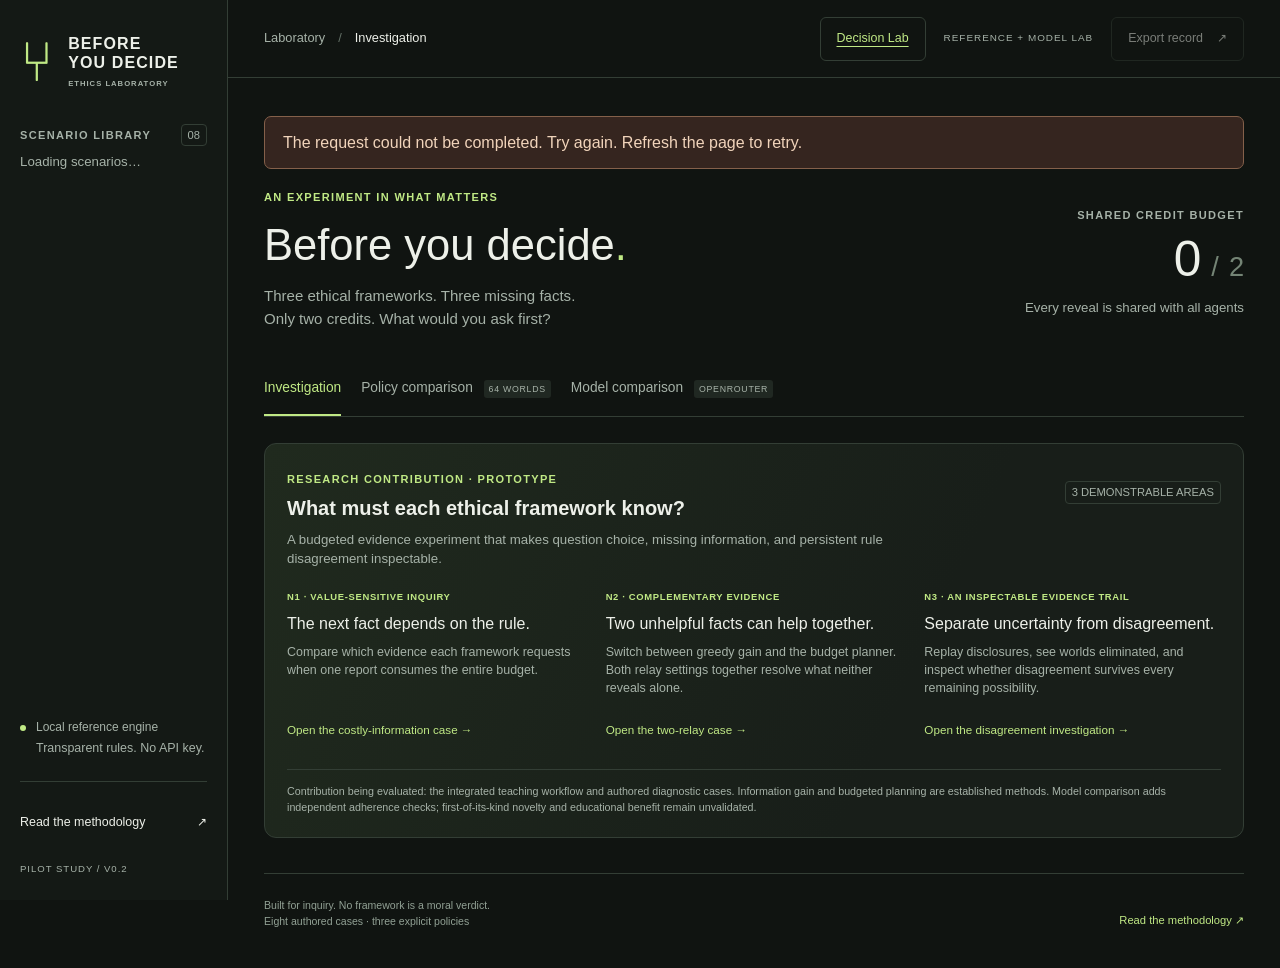
==== commit 7a14659b: "Add Decision Lab page with dilemma, evaluation and LLM tabs Serves /decision, links it from the main" ====
--- a/static/index.html
+++ b/static/index.html
@@ -21,7 +21,7 @@
       <div class="sidebar-bottom"><button id="method-button" class="text-button">Read the methodology <span aria-hidden="true">↗</span></button><span class="version">PILOT STUDY / V0.2</span></div>
     </aside>
     <div class="workspace">
-      <header class="topbar"><div class="breadcrumb">Laboratory <span>/</span> <strong id="case-breadcrumb">Investigation</strong></div><div class="top-actions"><span class="mode-label">REFERENCE + MODEL LAB</span><button class="button subtle" id="export-button" disabled>Export record <span aria-hidden="true">↗</span></button></div></header>
+      <header class="topbar"><div class="breadcrumb">Laboratory <span>/</span> <strong id="case-breadcrumb">Investigation</strong></div><div class="top-actions"><a class="button subtle" href="/decision">Decision Lab</a><span class="mode-label">REFERENCE + MODEL LAB</span><button class="button subtle" id="export-button" disabled>Export record <span aria-hidden="true">↗</span></button></div></header>
       <main id="main" tabindex="-1">
         <div id="error" class="error-banner" role="alert" hidden></div>
         <div class="intro"><div><p class="eyebrow accent">An experiment in what matters</p><h1>Before you decide<span class="accent">.</span></h1><p class="intro-copy">Three ethical frameworks. Three missing facts.<br>Only two credits. What would you ask first?</p></div><div class="intro-meta"><span class="eyebrow">Shared credit budget</span><div class="budget-display"><span id="budget-used">0</span><span class="budget-divider">/</span><span class="budget-total">2</span></div><span id="budget-status" class="muted">Every reveal is shared with all agents</span></div></div>
